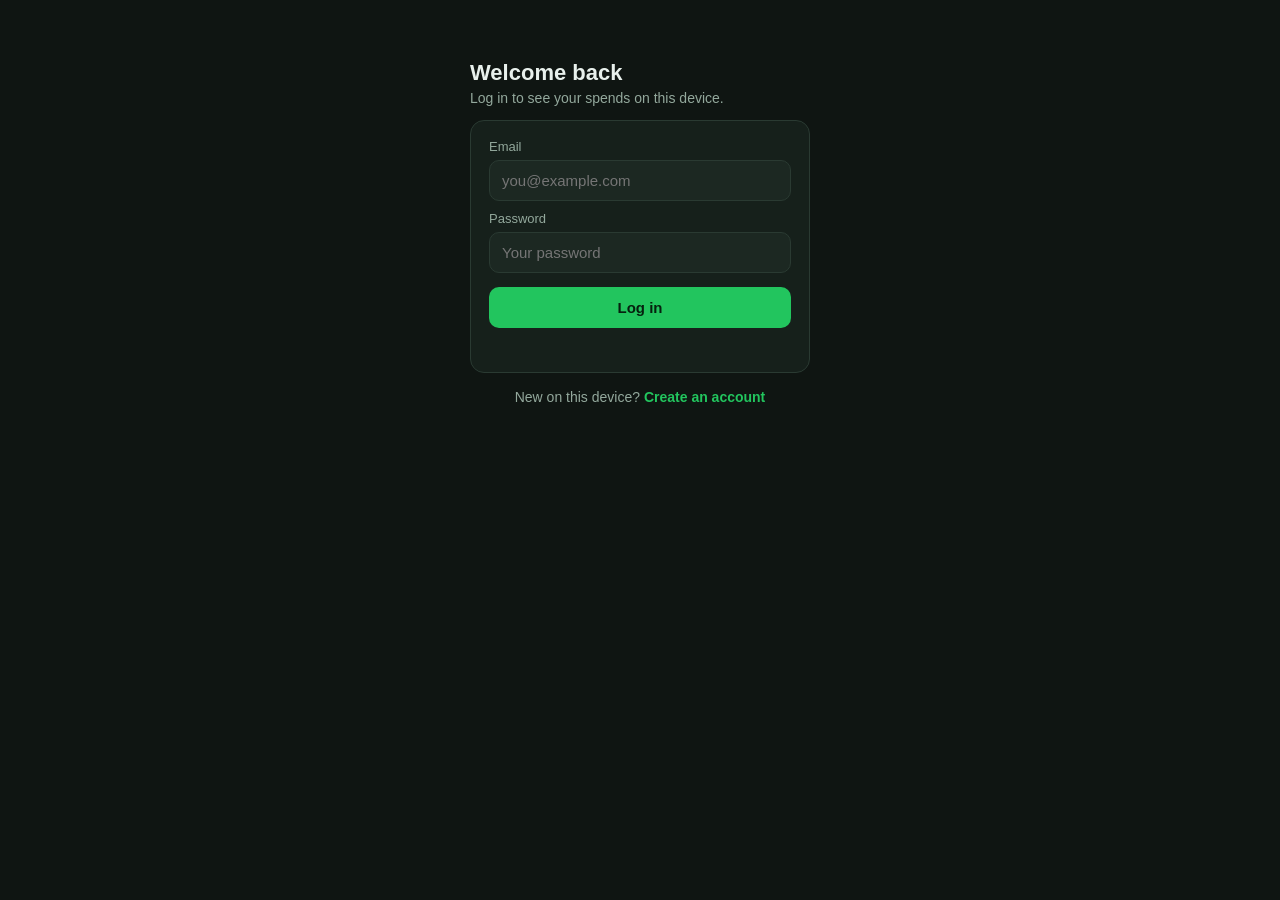
==== login.html @ b42defc4 "Initial version of Kharch: offline-first expense tracker PWA Fully client-side (IndexedDB + Web Cryp" ====
<!doctype html>
<html lang="en">
<head>
<meta charset="utf-8">
<meta name="viewport" content="width=device-width, initial-scale=1, maximum-scale=1, viewport-fit=cover">
<title>Log in - Kharch</title>
<meta name="theme-color" content="#0f1512">
<meta name="apple-mobile-web-app-capable" content="yes">
<meta name="apple-mobile-web-app-status-bar-style" content="black-translucent">
<meta name="apple-mobile-web-app-title" content="Kharch">
<link rel="apple-touch-icon" href="icons/apple-touch-icon.png">
<link rel="manifest" href="manifest.json">
<link rel="stylesheet" href="style.css">
</head>
<body>
<div class="auth-wrap">
  <h1>Welcome back</h1>
  <p class="sub">Log in to see your spends on this device.</p>
  <div class="card">
    <label for="email">Email</label>
    <input type="email" id="email" autocomplete="email" placeholder="you@example.com">

    <label for="password">Password</label>
    <input type="password" id="password" autocomplete="current-password" placeholder="Your password">

    <button class="btn-primary" id="loginBtn">Log in</button>
    <div class="error" id="error"></div>
  </div>
  <p class="sub" style="text-align:center">New on this device? <a class="btn-link" href="signup.html">Create an account</a></p>
</div>
<script src="js/crypto.js"></script>
<script src="js/dataStore.js"></script>
<script>
const $ = (id) => document.getElementById(id);
const errorEl = $('error');

async function doLogin() {
  errorEl.textContent = '';
  $('loginBtn').disabled = true;
  try {
    const result = await DataStore.login({ email: $('email').value, password: $('password').value });
    if (!result.ok) throw new Error(result.error);
    window.location.href = 'index.html';
  } catch (e) {
    errorEl.textContent = e.message;
    $('loginBtn').disabled = false;
  }
}

$('loginBtn').addEventListener('click', doLogin);
$('password').addEventListener('keydown', (e) => { if (e.key === 'Enter') doLogin(); });

if ('serviceWorker' in navigator) { navigator.serviceWorker.register('sw.js'); }
</script>
</body>
</html>
---- style.css ----
:root {
  --bg: #0f1512;
  --panel: #16201b;
  --panel-2: #1c2822;
  --border: #2a3a32;
  --text: #e8f0ec;
  --text-dim: #93a89c;
  --accent: #22c55e;
  --accent-2: #16a34a;
  --red: #ff5c6c;
  --radius: 14px;
}

* { box-sizing: border-box; }

body {
  margin: 0;
  font-family: -apple-system, BlinkMacSystemFont, "Segoe UI", Roboto, sans-serif;
  background: var(--bg);
  color: var(--text);
  min-height: 100vh;
}

.wrap { max-width: 520px; margin: 0 auto; padding: 20px 16px 90px; }
.auth-wrap { max-width: 380px; margin: 0 auto; padding: 60px 20px; }

h1 { font-size: 22px; margin: 0 0 4px; }
h2 { font-size: 16px; margin: 0 0 12px; color: var(--text-dim); font-weight: 600; }
p.sub { color: var(--text-dim); margin-top: 0; font-size: 14px; }

.card { background: var(--panel); border: 1px solid var(--border); border-radius: var(--radius); padding: 18px; margin-bottom: 16px; }

label { display: block; font-size: 13px; color: var(--text-dim); margin: 10px 0 6px; }
label:first-child { margin-top: 0; }

input[type=text], input[type=email], input[type=password], input[type=tel],
input[type=number], input[type=date], input[type=month], select, textarea {
  width: 100%; padding: 11px 12px; border-radius: 10px; border: 1px solid var(--border);
  background: var(--panel-2); color: var(--text); font-size: 15px; font-family: inherit;
}
textarea { resize: vertical; min-height: 60px; }
input:focus, select:focus, textarea:focus { outline: 2px solid var(--accent); }

button { cursor: pointer; border: none; border-radius: 10px; padding: 12px 16px; font-size: 15px; font-weight: 600; font-family: inherit; }

.btn-primary { background: var(--accent); color: #06210f; width: 100%; margin-top: 14px; }
.btn-primary:disabled { opacity: 0.5; cursor: default; }
.btn-secondary { background: var(--panel-2); color: var(--text); border: 1px solid var(--border); }
.btn-danger { background: transparent; color: var(--red); border: 1px solid var(--red); padding: 6px 10px; font-size: 13px; }
.btn-link { background: none; color: var(--accent); text-decoration: none; font-weight: 600; }

.error { color: var(--red); font-size: 13px; margin-top: 10px; min-height: 16px; }

.top-bar { display: flex; justify-content: space-between; align-items: center; margin-bottom: 18px; }
.top-bar .who { font-size: 13px; color: var(--text-dim); }
.top-bar .who b { color: var(--text); }

.mic-row { display: flex; gap: 10px; align-items: center; }
.mic-btn {
  flex-shrink: 0; width: 52px; height: 52px; border-radius: 50%;
  background: var(--accent-2); color: #06210f; font-size: 22px;
  display: flex; align-items: center; justify-content: center;
  transition: transform 0.15s, background 0.15s;
}
.mic-btn.recording { background: var(--red); color: #fff; transform: scale(1.08); animation: pulse 1.2s infinite; }
@keyframes pulse { 0%,100% { box-shadow: 0 0 0 0 rgba(255,92,108,0.5);} 50% { box-shadow: 0 0 0 10px rgba(255,92,108,0);} }
.mic-hint { font-size: 12px; color: var(--text-dim); margin-top: 6px; }

.parse-grid { display: grid; grid-template-columns: 1fr 1fr; gap: 10px; margin-top: 14px; }
.parse-grid .full { grid-column: 1 / -1; }

.tabs { display: flex; gap: 8px; margin-bottom: 16px; }
.tab-btn { flex: 1; background: var(--panel); color: var(--text-dim); border: 1px solid var(--border); }
.tab-btn.active { background: var(--accent); color: #06210f; border-color: var(--accent); }

.date-nav { display: flex; align-items: center; gap: 10px; margin-bottom: 12px; }
.date-nav button { background: var(--panel-2); color: var(--text); border: 1px solid var(--border); padding: 8px 12px; }
.date-nav input { flex: 1; }

.total-banner {
  display: flex; justify-content: space-between; align-items: baseline;
  background: linear-gradient(135deg, var(--accent), var(--accent-2));
  border-radius: var(--radius); padding: 16px 18px; margin-bottom: 14px; color: #06210f;
}
.total-banner .label { font-size: 13px; opacity: 0.8; }
.total-banner .value { font-size: 26px; font-weight: 700; }

.expense-row { display: flex; justify-content: space-between; align-items: center; padding: 12px 0; border-bottom: 1px solid var(--border); }
.expense-row:last-child { border-bottom: none; }
.expense-row .meta { font-size: 12px; color: var(--text-dim); margin-top: 2px; }
.expense-row .amount { font-weight: 700; font-size: 15px; }
.expense-row .cat-tag { display: inline-block; font-size: 11px; padding: 2px 8px; border-radius: 20px; background: var(--panel-2); color: var(--text-dim); margin-right: 6px; }
.expense-actions { display: flex; gap: 6px; }
.expense-actions button { background: var(--panel-2); color: var(--text-dim); border: 1px solid var(--border); padding: 5px 9px; font-size: 12px; }

.day-total-row { display: flex; justify-content: space-between; padding: 10px 0; border-bottom: 1px solid var(--border); font-size: 14px; }
.day-total-row:last-child { border-bottom: none; }
.day-total-row .bar-wrap { flex: 1; margin: 0 12px; background: var(--panel-2); border-radius: 6px; overflow: hidden; height: 8px; align-self: center; }
.day-total-row .bar { height: 100%; background: var(--accent); }

.breakdown-row { display: flex; justify-content: space-between; padding: 8px 0; font-size: 14px; border-bottom: 1px solid var(--border); }
.breakdown-row:last-child { border-bottom: none; }

.empty { color: var(--text-dim); font-size: 14px; text-align: center; padding: 20px 0; }

.toast {
  position: fixed; bottom: 20px; left: 50%; transform: translateX(-50%);
  background: var(--panel-2); border: 1px solid var(--border); color: var(--text);
  padding: 10px 18px; border-radius: 10px; font-size: 14px; opacity: 0; pointer-events: none;
  transition: opacity 0.2s;
}
.toast.show { opacity: 1; }

.footnote { font-size: 12px; color: var(--text-dim); text-align: center; margin-top: 18px; }
.footnote a { color: var(--accent); }
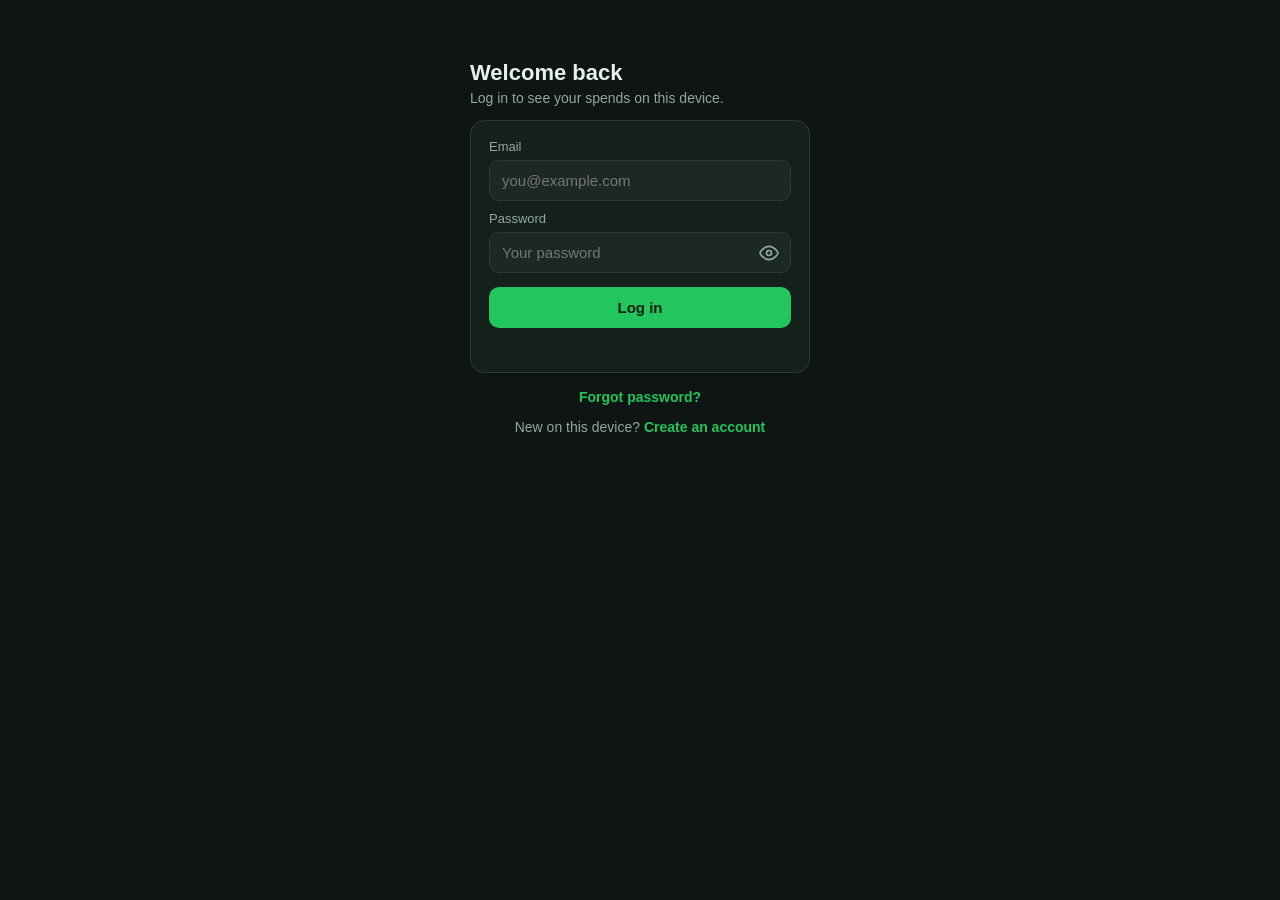
==== commit 2982841f: "Add budgets, quick-add chips, smarter parser, swipe/undo, charts, PIN unlock, CSV export - Monthly b" ====
--- a/login.html
+++ b/login.html
@@ -13,7 +13,7 @@
 <link rel="stylesheet" href="style.css">
 </head>
 <body>
-<div class="auth-wrap">
+<div class="auth-wrap" id="fullForm" style="display:none;">
   <h1>Welcome back</h1>
   <p class="sub">Log in to see your spends on this device.</p>
   <div class="card">
@@ -21,15 +21,42 @@
     <input type="email" id="email" autocomplete="email" placeholder="you@example.com">
 
     <label for="password">Password</label>
-    <input type="password" id="password" autocomplete="current-password" placeholder="Your password">
+    <div class="pw-wrap">
+      <input type="password" id="password" autocomplete="current-password" placeholder="Your password">
+      <button type="button" class="pw-toggle" data-target="password" aria-label="Show password">
+        <svg class="eye-open" viewBox="0 0 24 24" fill="none" stroke="currentColor" stroke-width="2" stroke-linecap="round" stroke-linejoin="round"><path d="M1 12s4-8 11-8 11 8 11 8-4 8-11 8-11-8-11-8z"/><circle cx="12" cy="12" r="3"/></svg>
+        <svg class="eye-closed" style="display:none" viewBox="0 0 24 24" fill="none" stroke="currentColor" stroke-width="2" stroke-linecap="round" stroke-linejoin="round"><path d="M17.94 17.94A10.94 10.94 0 0 1 12 20c-7 0-11-8-11-8a18.5 18.5 0 0 1 5.06-5.94M9.9 4.24A9.12 9.12 0 0 1 12 4c7 0 11 8 11 8a18.5 18.5 0 0 1-2.16 3.19m-6.72-1.07a3 3 0 1 1-4.24-4.24"/><line x1="1" y1="1" x2="23" y2="23"/></svg>
+      </button>
+    </div>
 
     <button class="btn-primary" id="loginBtn">Log in</button>
     <div class="error" id="error"></div>
   </div>
+  <p class="sub" style="text-align:center"><a class="btn-link" href="reset.html">Forgot password?</a></p>
   <p class="sub" style="text-align:center">New on this device? <a class="btn-link" href="signup.html">Create an account</a></p>
 </div>
+
+<div class="auth-wrap" id="quickUnlock" style="display:none;">
+  <h1>Hi, <span id="quickName"></span></h1>
+  <p class="sub">Unlock Kharch on this device.</p>
+  <div class="card" id="webauthnCard" style="display:none; text-align:center;">
+    <button class="btn-primary" id="webauthnBtn">Unlock with Face ID / Fingerprint</button>
+  </div>
+  <div class="card" id="pinCard" style="display:none;">
+    <p class="sub" style="text-align:center; margin-top:0;">Enter your PIN</p>
+    <div class="pin-dots" id="pinDots"></div>
+    <div class="error" id="pinError" style="text-align:center;"></div>
+    <div class="pin-keypad" id="pinKeypad"></div>
+  </div>
+  <p class="sub" style="text-align:center"><a class="btn-link" href="#" id="usePasswordLink">Use password instead</a></p>
+  <p class="sub" style="text-align:center"><a class="btn-link" href="#" id="switchAccountLink">Not you? Use a different account</a></p>
+</div>
+
 <script src="js/crypto.js"></script>
 <script src="js/dataStore.js"></script>
+<script src="js/webauthn.js"></script>
+<script src="js/pwToggle.js"></script>
+<script src="js/pinPad.js"></script>
 <script>
 const $ = (id) => document.getElementById(id);
 const errorEl = $('error');
@@ -50,7 +77,66 @@
 $('loginBtn').addEventListener('click', doLogin);
 $('password').addEventListener('keydown', (e) => { if (e.key === 'Enter') doLogin(); });
 
-if ('serviceWorker' in navigator) { navigator.serviceWorker.register('sw.js'); }
+function showFullForm(prefillEmail) {
+  $('quickUnlock').style.display = 'none';
+  $('fullForm').style.display = 'block';
+  if (prefillEmail) $('email').value = prefillEmail;
+}
+
+async function showQuickUnlock(info) {
+  $('fullForm').style.display = 'none';
+  $('quickUnlock').style.display = 'block';
+  $('quickName').textContent = info.name;
+
+  if (info.hasWebauthn && await Webauthn.isAvailable()) {
+    $('webauthnCard').style.display = 'block';
+    $('webauthnBtn').addEventListener('click', async () => {
+      try {
+        const ok = await Webauthn.authenticate(info.webauthnCredentialId);
+        if (!ok) throw new Error();
+        DataStore.quickUnlockWithWebauthn(info.email);
+        window.location.href = 'index.html';
+      } catch (e) {
+        $('pinError').textContent = 'Biometric unlock failed or was cancelled -- try your PIN.';
+      }
+    });
+  }
+
+  if (info.hasPin) {
+    $('pinCard').style.display = 'block';
+    PinPad.buildPinPad($('pinKeypad'), $('pinDots'), 4, async (pin) => {
+      const result = await DataStore.quickUnlockWithPin({ email: info.email, pin });
+      if (!result.ok) {
+        $('pinError').textContent = result.error;
+        return;
+      }
+      window.location.href = 'index.html';
+    });
+  }
+}
+
+$('usePasswordLink').addEventListener('click', (e) => {
+  e.preventDefault();
+  showFullForm(DataStore.lastEmail());
+});
+$('switchAccountLink').addEventListener('click', (e) => {
+  e.preventDefault();
+  showFullForm();
+});
+
+(async function init() {
+  const last = DataStore.lastEmail();
+  if (last) {
+    const info = await DataStore.quickUnlockInfo(last);
+    if (info && (info.hasPin || info.hasWebauthn)) {
+      showQuickUnlock(info);
+      if ('serviceWorker' in navigator) { navigator.serviceWorker.register('sw.js'); }
+      return;
+    }
+  }
+  showFullForm(last);
+  if ('serviceWorker' in navigator) { navigator.serviceWorker.register('sw.js'); }
+})();
 </script>
 </body>
 </html>
--- a/style.css
+++ b/style.css
@@ -50,6 +50,26 @@
 .btn-link { background: none; color: var(--accent); text-decoration: none; font-weight: 600; }
 
 .error { color: var(--red); font-size: 13px; margin-top: 10px; min-height: 16px; }
+.info { color: var(--accent); font-size: 13px; margin-top: 10px; min-height: 16px; }
+
+.pw-wrap { position: relative; }
+.pw-wrap input { padding-right: 44px; }
+.pw-toggle {
+  position: absolute; right: 4px; top: 50%; transform: translateY(-50%);
+  width: 36px; height: 36px; padding: 0; background: transparent; border: none;
+  display: flex; align-items: center; justify-content: center; color: var(--text-dim);
+}
+.pw-toggle:hover { color: var(--text); }
+.pw-toggle svg { width: 20px; height: 20px; }
+
+.recovery-box {
+  background: var(--panel-2); border: 1px dashed var(--accent); border-radius: 10px;
+  padding: 14px; margin: 14px 0; text-align: center;
+}
+.recovery-box .code {
+  font-family: "SF Mono", Consolas, monospace; font-size: 18px; letter-spacing: 1px;
+  color: var(--accent); font-weight: 700; margin: 8px 0; word-break: break-all;
+}
 
 .top-bar { display: flex; justify-content: space-between; align-items: center; margin-bottom: 18px; }
 .top-bar .who { font-size: 13px; color: var(--text-dim); }
@@ -113,3 +133,63 @@
 
 .footnote { font-size: 12px; color: var(--text-dim); text-align: center; margin-top: 18px; }
 .footnote a { color: var(--accent); }
+
+/* frequent-expense chips */
+.chip-row { display: flex; flex-wrap: wrap; gap: 8px; margin: 12px 0 4px; }
+.chip { background: var(--panel-2); border: 1px solid var(--border); color: var(--text); border-radius: 20px; padding: 8px 14px; font-size: 13px; }
+.chip:active { transform: scale(0.96); }
+
+/* swipe-to-delete */
+.swipe-container { position: relative; overflow: hidden; border-bottom: 1px solid var(--border); }
+.swipe-container:last-child { border-bottom: none; }
+.swipe-bg {
+  position: absolute; inset: 0; background: var(--red); display: flex; align-items: center;
+  justify-content: flex-end; padding-right: 22px; color: #fff; font-weight: 600; font-size: 13px;
+}
+.swipe-fg { position: relative; background: var(--panel); touch-action: pan-y; }
+.swipe-fg.dragging { transition: none; }
+.swipe-fg.snap { transition: transform 0.2s ease; }
+.swipe-fg .expense-row { border-bottom: none; padding: 12px 0; }
+
+/* budgets */
+.budget-row { margin: 12px 0; }
+.budget-row .budget-label { display: flex; justify-content: space-between; font-size: 13px; margin-bottom: 5px; }
+.budget-row .budget-label .over-text { color: var(--red); }
+.budget-track { height: 8px; border-radius: 6px; background: var(--panel-2); overflow: hidden; }
+.budget-fill { height: 100%; background: var(--accent); border-radius: 6px; }
+.budget-fill.warn { background: #f59e0b; }
+.budget-fill.over { background: var(--red); }
+.budget-edit-row { display: flex; align-items: center; gap: 10px; padding: 8px 0; border-bottom: 1px solid var(--border); }
+.budget-edit-row:last-child { border-bottom: none; }
+.budget-edit-row span { flex: 1; font-size: 14px; }
+.budget-edit-row input { width: 100px; }
+
+/* charts */
+.chart-wrap { display: flex; align-items: center; gap: 18px; }
+.donut-canvas { width: 120px; height: 120px; flex-shrink: 0; }
+.legend { flex: 1; display: flex; flex-direction: column; gap: 7px; font-size: 13px; min-width: 0; }
+.legend-item { display: flex; align-items: center; gap: 8px; }
+.legend-dot { width: 10px; height: 10px; border-radius: 50%; flex-shrink: 0; }
+.legend-item span:last-child { margin-left: auto; padding-left: 8px; }
+.trend-canvas { width: 100%; height: 150px; display: block; }
+
+/* PIN pad */
+.pin-dots { display: flex; justify-content: center; gap: 16px; margin: 28px 0; }
+.pin-dot { width: 16px; height: 16px; border-radius: 50%; border: 2px solid var(--accent); }
+.pin-dot.filled { background: var(--accent); }
+.pin-keypad { display: grid; grid-template-columns: repeat(3, 1fr); gap: 12px; max-width: 260px; margin: 0 auto; }
+.pin-key {
+  background: var(--panel-2); border: 1px solid var(--border); color: var(--text);
+  font-size: 22px; padding: 18px 0; border-radius: 12px;
+}
+.pin-key.ghost { background: transparent; border: none; }
+
+/* settings */
+.settings-row { display: flex; justify-content: space-between; align-items: center; padding: 12px 0; border-bottom: 1px solid var(--border); gap: 12px; }
+.settings-row:last-child { border-bottom: none; }
+.settings-row .settings-label { font-size: 14px; }
+.settings-row .settings-desc { font-size: 12px; color: var(--text-dim); margin-top: 2px; }
+
+/* multi-item parse confirmation */
+.multi-row { border: 1px solid var(--border); border-radius: 10px; padding: 14px; margin-top: 10px; position: relative; }
+.multi-row .remove-row { position: absolute; top: 10px; right: 10px; }
